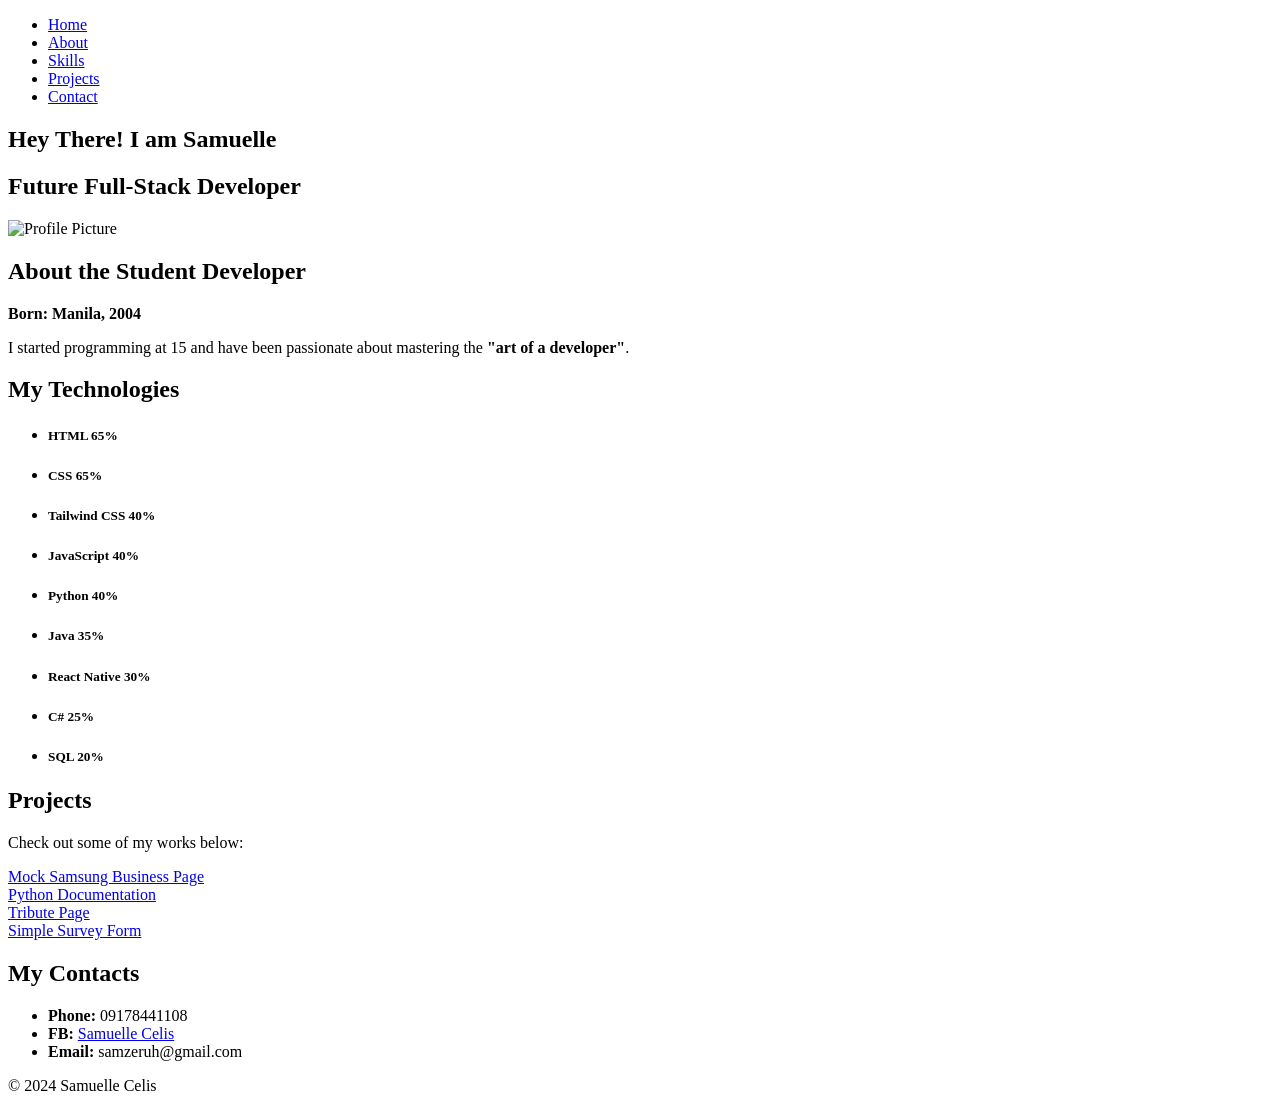
==== index.html @ b5d0307e "Update" ====
<!DOCTYPE html>
<html lang="en">
<head>
    <meta charset="UTF-8">
    <meta name="viewport" content="width=device-width, initial-scale=1.0">
    <link rel="stylesheet" href="styles.css">
    <title>Samuelle Celis Personal Portfolio</title>
    <script src="script.js"></script>
</head>
<body>
    <div id="burger-menu">
        <div class="bar"></div>
        <div class="bar"></div>
        <div class="bar"></div>
    </div>
    <nav id="navbar">
        <ul id="nav-links">
            <li><a href="#welcome-section">Home</a></li>
            <li><a href="#about-section">About</a></li>
            <li><a href="#languages-section">Skills</a></li>
            <li><a href="#projects-section">Projects</a></li>
            <li><a href="#contact-section">Contact</a></li>
        </ul>
    </nav>
    <section id="welcome-section" class="section-container">
        <h1>Hey There! I am Samuelle</h1>
        <h2>Future Full-Stack Developer</h2>
        <div id="picture-container">
            <img src="https://avatars.githubusercontent.com/u/179908302?v=4" alt="Profile Picture">
        </div>
    </section>
    <section id="about-section" class="section-container">
        <h2>About the Student Developer</h2>
        <div class="paragraph-container">
            <p><strong>Born: Manila, 2004</strong></p>
            <p>I started programming at 15 and have been passionate about mastering the <strong>"art of a developer"</strong>.</p>
        </div>   
    </section>
    <section id="languages-section" class="section-container">
        <div class="skill-container">
            <h2>My Technologies</h2>
            <ul>
                <li><h5>HTML 65%</h5><span class="skill-bar"><span class="html"></span></span></li>
                <li><h5>CSS 65%</h5><span class="skill-bar"><span class="css"></span></span></li>
                <li><h5>Tailwind CSS 40%</h5><span class="skill-bar"><span class="tailwind"></span></span></li>
                <li><h5>JavaScript 40%</h5><span class="skill-bar"><span class="js"></span></span></li>
                <li><h5>Python 40%</h5><span class="skill-bar"><span class="python"></span></span></li>
                <li><h5>Java 35%</h5><span class="skill-bar"><span class="java"></span></span></li>
                <li><h5>React Native 30%</h5><span class="skill-bar"><span class="react-native"></span></span></li>
                <li><h5>C# 25%</h5><span class="skill-bar"><span class="c-sharp"></span></span></li>
                <li><h5>SQL 20%</h5><span class="skill-bar"><span class="sql"></span></span></li>
            </ul>
        </div>  
    </section>
    <section id="projects-section" class="section-container">
        <h2>Projects</h2>
        <div class="paragraph-container">
            <p>Check out some of my works below:</p>
        </div>
        <div class="projects-grid">
            <div class="project-tile"><a href="https://business-landing-page-celis.vercel.app/index.html" target="_blank">Mock Samsung Business Page</a></div>
            <div class="project-tile"><a href="https://tech-doc-celis.vercel.app/" target="_blank">Python Documentation</a></div>
            <div class="project-tile"><a href="https://tribute-celis.vercel.app/" target="_blank">Tribute Page</a></div>
            <div class="project-tile"><a href="https://survey-celis.vercel.app/" target="_blank">Simple Survey Form</a></div>
        </div>
    </section>
    <section id="contact-section" class="section-container">
        <h2>My Contacts</h2>
        <ul>
            <li><strong>Phone:</strong> 09178441108</li>
            <li><strong>FB:</strong> <a href="https://www.facebook.com/Samceliseu/" target="_blank">Samuelle Celis</a></li>
            <li><strong>Email:</strong> samzeruh@gmail.com</li>
        </ul>
    </section>
    <footer>
        <p>© 2024 Samuelle Celis</p>
    </footer>
</body>
</html>
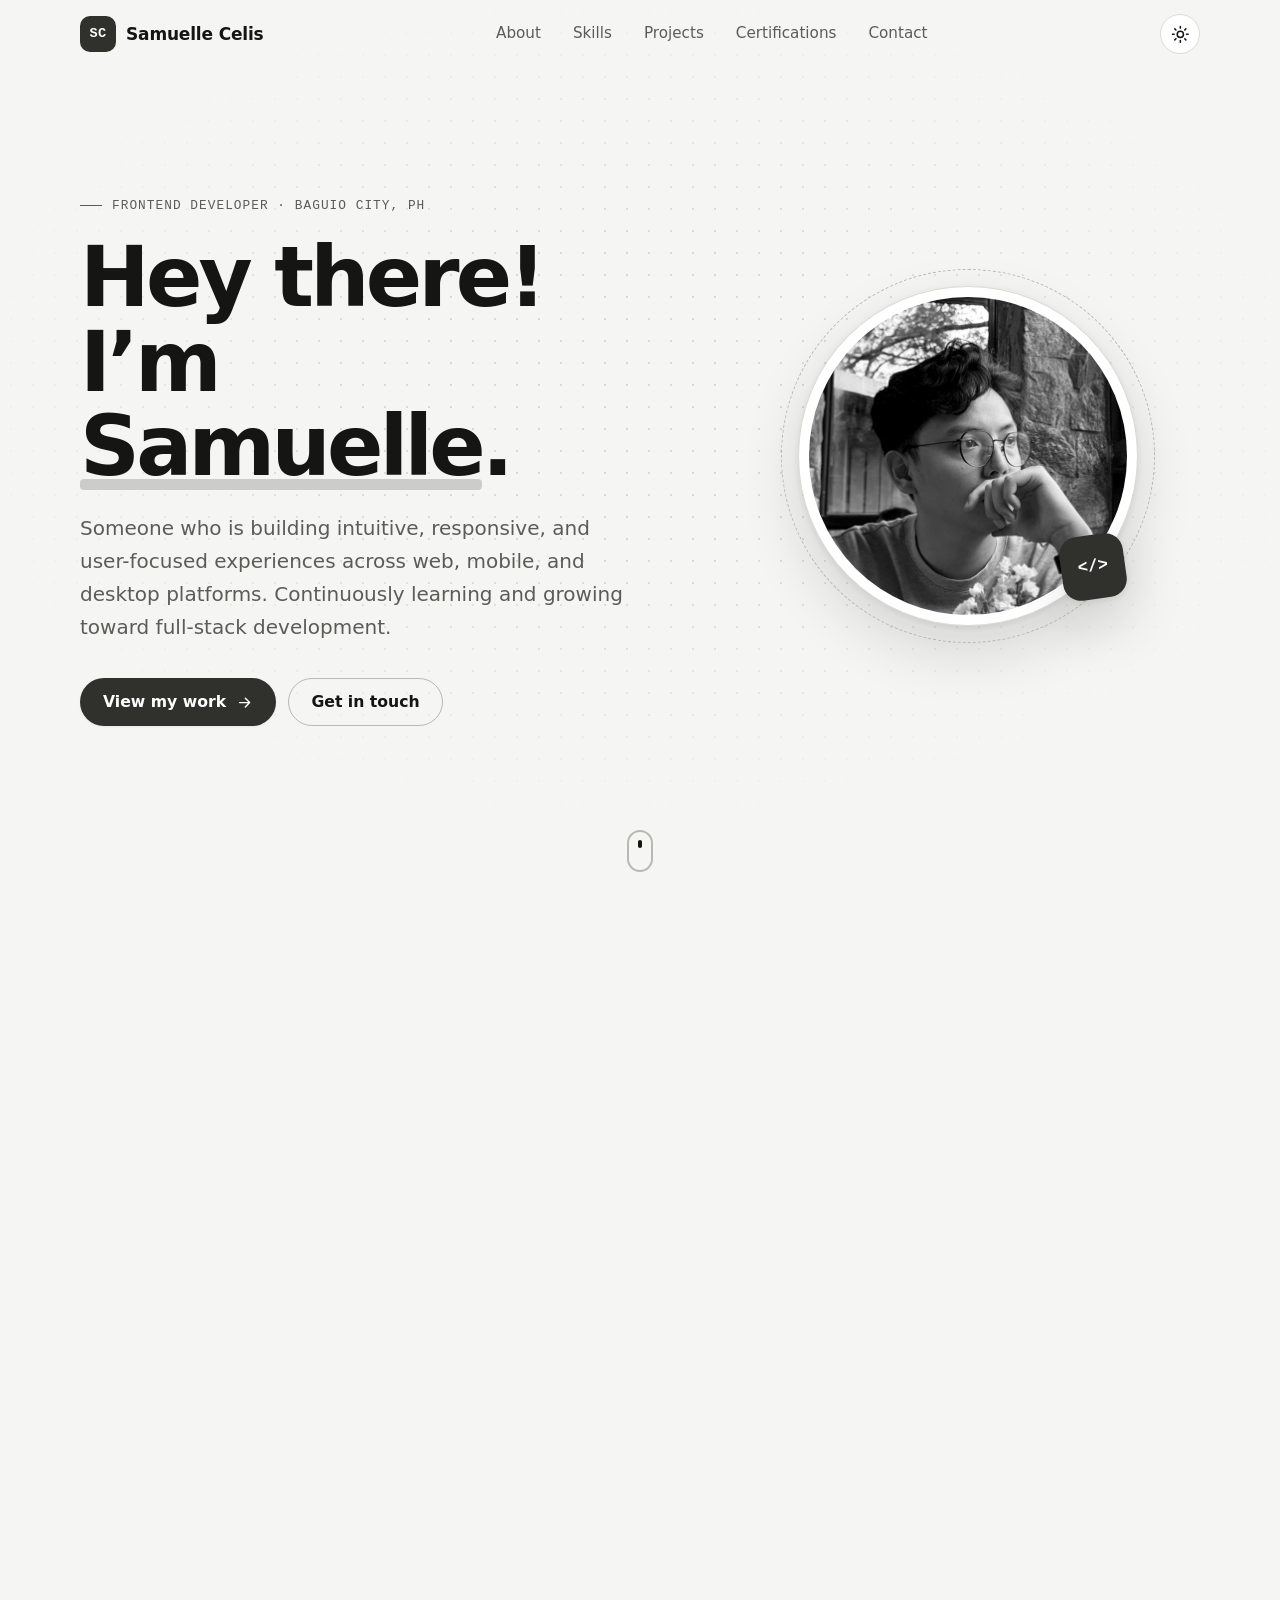
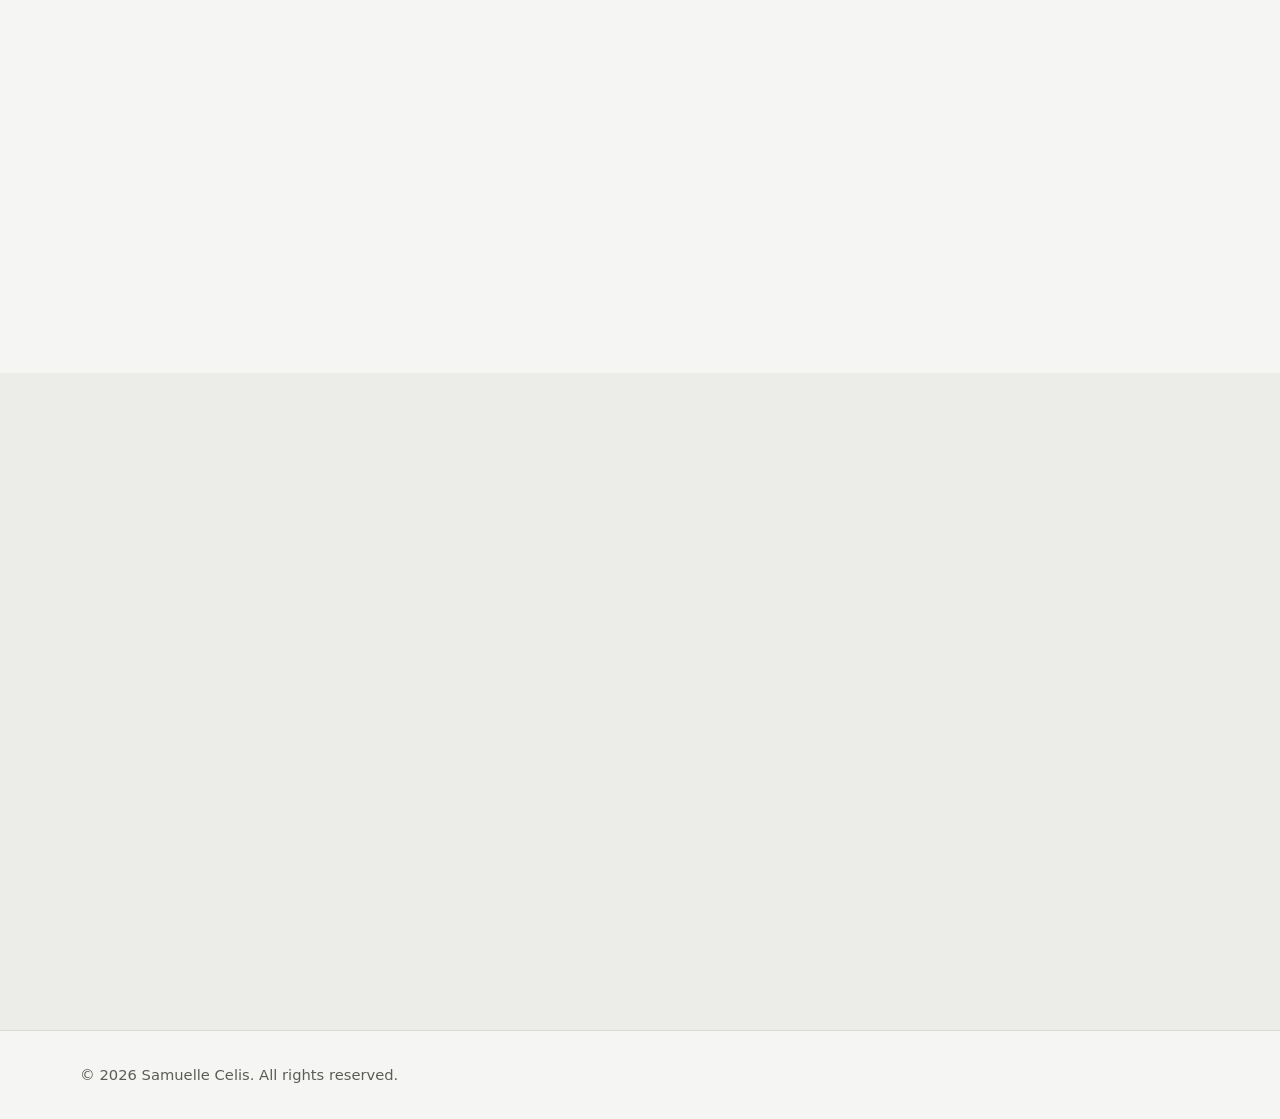
==== commit b34ccade: "Updated my portfolio to be up to date and added some of my projects and certifications" ====
--- a/index.html
+++ b/index.html
@@ -1,79 +1,507 @@
 <!DOCTYPE html>
-<html lang="en">
+<html lang="en" class="no-js">
 <head>
     <meta charset="UTF-8">
-    <meta name="viewport" content="width=device-width, initial-scale=1.0">
+    <meta name="viewport" content="width=device-width, initial-scale=1.0, viewport-fit=cover">
+    <meta http-equiv="Content-Security-Policy" content="default-src 'self'; script-src 'self'; style-src 'self'; img-src 'self'; font-src 'self'; connect-src 'self'; frame-src 'self'; media-src 'self'; object-src 'none'; base-uri 'self'; form-action 'none'; upgrade-insecure-requests">
+    <meta name="referrer" content="strict-origin-when-cross-origin">
+
+    <title>Samuelle Celis | Frontend Developer Portfolio</title>
+    <meta name="description" content="Portfolio of Samuelle Celis, a frontend developer from Baguio City, Philippines, building intuitive, user-focused experiences across web, mobile and desktop. Projects, skills, certifications and contact details.">
+    <meta name="author" content="Samuelle Celis">
+    <meta name="theme-color" content="#f5f5f3" media="(prefers-color-scheme: light)">
+    <meta name="theme-color" content="#0e0e0d" media="(prefers-color-scheme: dark)">
+
+    <meta property="og:type" content="website">
+    <meta property="og:title" content="Samuelle Celis | Frontend Developer Portfolio">
+    <meta property="og:description" content="Frontend developer from Baguio City building for web, mobile and desktop, and growing toward full-stack. Explore my projects, skills and certifications.">
+    <meta property="og:image" content="images/profile.jpg">
+    <meta property="og:image:alt" content="Portrait of Samuelle Celis">
+    <meta name="twitter:card" content="summary">
+
+    <link rel="icon" href="favicon.svg" type="image/svg+xml">
     <link rel="stylesheet" href="styles.css">
-    <title>Samuelle Celis Personal Portfolio</title>
-    <script src="script.js"></script>
+    <script src="theme.js"></script>
+    <script src="script.js" defer></script>
 </head>
 <body>
-    <div id="burger-menu">
-        <div class="bar"></div>
-        <div class="bar"></div>
-        <div class="bar"></div>
-    </div>
-    <nav id="navbar">
-        <ul id="nav-links">
-            <li><a href="#welcome-section">Home</a></li>
-            <li><a href="#about-section">About</a></li>
-            <li><a href="#languages-section">Skills</a></li>
-            <li><a href="#projects-section">Projects</a></li>
-            <li><a href="#contact-section">Contact</a></li>
-        </ul>
-    </nav>
-    <section id="welcome-section" class="section-container">
-        <h1>Hey There! I am Samuelle</h1>
-        <h2>Future Full-Stack Developer</h2>
-        <div id="picture-container">
-            <img src="https://avatars.githubusercontent.com/u/179908302?v=4" alt="Profile Picture">
+    <a class="skip-link" href="#main">Skip to content</a>
+
+    <header class="site-header" id="site-header">
+        <div class="container header-inner">
+            <a class="brand" href="#top" aria-label="Samuelle Celis, back to top">
+                <span class="brand-mark" aria-hidden="true">SC</span>
+                <span class="brand-name">Samuelle Celis</span>
+            </a>
+
+            <nav class="site-nav" id="site-nav" aria-label="Primary">
+                <ul class="nav-links">
+                    <li><a href="#about">About</a></li>
+                    <li><a href="#skills">Skills</a></li>
+                    <li><a href="#projects">Projects</a></li>
+                    <li><a href="certifications.html">Certifications</a></li>
+                    <li><a href="#contact">Contact</a></li>
+                </ul>
+            </nav>
+
+            <div class="header-actions">
+                <button class="icon-btn theme-toggle" type="button" aria-label="Toggle dark mode" data-theme-toggle>
+                    <svg class="icon icon-sun" viewBox="0 0 24 24" aria-hidden="true"><circle cx="12" cy="12" r="4"/><path d="M12 2v2M12 20v2M4.93 4.93l1.41 1.41M17.66 17.66l1.41 1.41M2 12h2M20 12h2M4.93 19.07l1.41-1.41M17.66 6.34l1.41-1.41"/></svg>
+                    <svg class="icon icon-moon" viewBox="0 0 24 24" aria-hidden="true"><path d="M21 12.79A9 9 0 1 1 11.21 3 7 7 0 0 0 21 12.79z"/></svg>
+                </button>
+                <button class="icon-btn menu-toggle" id="menu-toggle" type="button" aria-label="Open menu" aria-controls="site-nav" aria-expanded="false">
+                    <span class="menu-bar" aria-hidden="true"></span>
+                    <span class="menu-bar" aria-hidden="true"></span>
+                </button>
+            </div>
         </div>
-    </section>
-    <section id="about-section" class="section-container">
-        <h2>About the Student Developer</h2>
-        <div class="paragraph-container">
-            <p><strong>Born: Manila, 2004</strong></p>
-            <p>I started programming at 15 and have been passionate about mastering the <strong>"art of a developer"</strong>.</p>
-        </div>   
-    </section>
-    <section id="languages-section" class="section-container">
-        <div class="skill-container">
-            <h2>My Technologies</h2>
-            <ul>
-                <li><h5>HTML 65%</h5><span class="skill-bar"><span class="html"></span></span></li>
-                <li><h5>CSS 65%</h5><span class="skill-bar"><span class="css"></span></span></li>
-                <li><h5>Tailwind CSS 40%</h5><span class="skill-bar"><span class="tailwind"></span></span></li>
-                <li><h5>JavaScript 40%</h5><span class="skill-bar"><span class="js"></span></span></li>
-                <li><h5>Python 40%</h5><span class="skill-bar"><span class="python"></span></span></li>
-                <li><h5>Java 35%</h5><span class="skill-bar"><span class="java"></span></span></li>
-                <li><h5>React Native 30%</h5><span class="skill-bar"><span class="react-native"></span></span></li>
-                <li><h5>C# 25%</h5><span class="skill-bar"><span class="c-sharp"></span></span></li>
-                <li><h5>SQL 20%</h5><span class="skill-bar"><span class="sql"></span></span></li>
-            </ul>
-        </div>  
-    </section>
-    <section id="projects-section" class="section-container">
-        <h2>Projects</h2>
-        <div class="paragraph-container">
-            <p>Check out some of my works below:</p>
+    </header>
+
+    <main id="main">
+        <!-- Hero -->
+        <section class="hero" id="top" aria-labelledby="hero-title">
+            <div class="container hero-inner">
+                <div class="hero-copy">
+                    <p class="eyebrow reveal">Frontend Developer · Baguio City, PH</p>
+                    <h1 class="hero-title reveal" id="hero-title">Hey there! I&rsquo;m <span class="underline">Samuelle</span>.</h1>
+                    <p class="hero-lead reveal">Someone who is building intuitive, responsive, and user-focused experiences across web, mobile, and desktop platforms. Continuously learning and growing toward full-stack development.</p>
+                    <div class="hero-actions reveal">
+                        <a class="btn btn-primary" href="#projects">
+                            View my work
+                            <svg class="icon" viewBox="0 0 24 24" aria-hidden="true"><path d="M5 12h14M13 6l6 6-6 6"/></svg>
+                        </a>
+                        <a class="btn btn-ghost" href="#contact">Get in touch</a>
+                    </div>
+                </div>
+
+                <div class="hero-visual reveal">
+                    <div class="avatar-frame">
+                        <img src="images/profile.jpg" alt="Portrait of Samuelle Celis" width="320" height="320" fetchpriority="high" decoding="async">
+                    </div>
+                    <span class="avatar-badge" aria-hidden="true">&lt;/&gt;</span>
+                </div>
+            </div>
+
+            <a class="scroll-cue" href="#about" aria-label="Scroll to About section">
+                <span aria-hidden="true"></span>
+            </a>
+        </section>
+
+        <!-- About -->
+        <section class="section" id="about" aria-labelledby="about-title">
+            <div class="container">
+                <header class="section-head reveal">
+                    <p class="eyebrow">01 / About</p>
+                    <h2 id="about-title">About me</h2>
+                </header>
+
+                <div class="about-grid">
+                    <div class="about-text reveal">
+                        <p class="lead">I&rsquo;m a <strong>frontend developer</strong> aiming to become <strong>full-stack</strong>. I started programming at 15 and have been passionate about mastering the <strong>&ldquo;art of a developer&rdquo;</strong> ever since.</p>
+                        <p>I love taking an idea and turning it into something people can actually click around in. Lately I&rsquo;ve been getting into the back end with Java, Spring Boot, PHP and Laravel, and honestly, the best way I learn is by building real things.</p>
+
+                        <figure class="quote">
+                            <blockquote>
+                                <p>&ldquo;Do not suffer imagined troubles.&rdquo;</p>
+                            </blockquote>
+                            <figcaption>Seneca <span>· my favorite quote</span></figcaption>
+                        </figure>
+                    </div>
+
+                    <dl class="facts reveal">
+                        <div class="fact">
+                            <dt>Based in</dt>
+                            <dd>Baguio City, Philippines</dd>
+                        </div>
+                        <div class="fact">
+                            <dt>Born</dt>
+                            <dd>2004</dd>
+                        </div>
+                        <div class="fact">
+                            <dt>Coding since</dt>
+                            <dd>2019</dd>
+                        </div>
+                        <div class="fact">
+                            <dt>Role</dt>
+                            <dd>Frontend &rarr; Full-stack</dd>
+                        </div>
+                    </dl>
+                </div>
+
+                <div class="hobbies reveal">
+                    <h3 class="hobbies-title">Beyond the code</h3>
+                    <ul class="hobby-list" role="list">
+                        <li>Reading</li>
+                        <li>Board games</li>
+                        <li>Trading card games</li>
+                        <li>Video games</li>
+                        <li>Movies &amp; TV series</li>
+                        <li>Badminton</li>
+                        <li>Basketball</li>
+                        <li>Volleyball</li>
+                        <li>Bowling</li>
+                        <li>Beyblade</li>
+                        <li>Scenic photography</li>
+                        <li>Videography</li>
+                    </ul>
+                </div>
+            </div>
+        </section>
+
+        <!-- Skills -->
+        <section class="section section-alt" id="skills" aria-labelledby="skills-title">
+            <div class="container">
+                <header class="section-head reveal">
+                    <p class="eyebrow">02 / Skills</p>
+                    <h2 id="skills-title">My toolkit</h2>
+                    <p class="section-sub">These are the languages, frameworks and tools I work with. I&rsquo;m always picking up something new.</p>
+                </header>
+
+                <div class="skill-groups">
+                    <section class="skill-group reveal" aria-labelledby="sg-frontend">
+                        <div class="skill-group-head">
+                            <span class="skill-group-index" aria-hidden="true">01</span>
+                            <h3 id="sg-frontend">Frontend</h3>
+                        </div>
+                        <ul class="skill-chips" role="list">
+                            <li>HTML</li>
+                            <li>CSS</li>
+                            <li>JavaScript</li>
+                            <li>TypeScript</li>
+                            <li>React</li>
+                            <li>React Native</li>
+                            <li>Tailwind CSS</li>
+                        </ul>
+                    </section>
+
+                    <section class="skill-group reveal" aria-labelledby="sg-backend">
+                        <div class="skill-group-head">
+                            <span class="skill-group-index" aria-hidden="true">02</span>
+                            <h3 id="sg-backend">Backend &amp; Languages</h3>
+                        </div>
+                        <ul class="skill-chips" role="list">
+                            <li>Java</li>
+                            <li>Spring Boot</li>
+                            <li>PHP</li>
+                            <li>Laravel</li>
+                            <li>Python</li>
+                            <li>C#</li>
+                            <li>C++</li>
+                            <li>SQL</li>
+                        </ul>
+                    </section>
+
+                    <section class="skill-group reveal" aria-labelledby="sg-cloud">
+                        <div class="skill-group-head">
+                            <span class="skill-group-index" aria-hidden="true">03</span>
+                            <h3 id="sg-cloud">Cloud, CMS &amp; Tools</h3>
+                        </div>
+                        <ul class="skill-chips" role="list">
+                            <li>Google Cloud Platform (GCP) Console</li>
+                            <li>GCP Fundamentals</li>
+                            <li>Bash / Shell scripting</li>
+                            <li>WordPress</li>
+                        </ul>
+                    </section>
+
+                    <section class="skill-group reveal" aria-labelledby="sg-ai">
+                        <div class="skill-group-head">
+                            <span class="skill-group-index" aria-hidden="true">04</span>
+                            <h3 id="sg-ai">AI &amp; Productivity</h3>
+                        </div>
+                        <ul class="skill-chips" role="list">
+                            <li>Prompt Engineering</li>
+                            <li>ChatGPT</li>
+                            <li>Cursor</li>
+                        </ul>
+                    </section>
+
+                    <section class="skill-group reveal" aria-labelledby="sg-creative">
+                        <div class="skill-group-head">
+                            <span class="skill-group-index" aria-hidden="true">05</span>
+                            <h3 id="sg-creative">Creative &amp; Marketing</h3>
+                        </div>
+                        <ul class="skill-chips" role="list">
+                            <li>Video Editing</li>
+                            <li>SEO Optimization</li>
+                            <li>Marketing Visuals Designer</li>
+                            <li>Quora</li>
+                        </ul>
+                    </section>
+                </div>
+            </div>
+        </section>
+
+        <!-- Projects -->
+        <section class="section" id="projects" aria-labelledby="projects-title">
+            <div class="container">
+                <header class="section-head reveal">
+                    <p class="eyebrow">03 / Projects</p>
+                    <h2 id="projects-title">Projects</h2>
+                    <p class="section-sub">University work first, then personal builds. Scroll sideways to browse each row.</p>
+                </header>
+
+                <section class="folder reveal" aria-labelledby="university-title" data-project-folder>
+                    <div class="folder-tab">
+                        <svg class="icon" viewBox="0 0 24 24" aria-hidden="true"><path d="M22 19a2 2 0 0 1-2 2H4a2 2 0 0 1-2-2V5a2 2 0 0 1 2-2h5l2 3h9a2 2 0 0 1 2 2z"/></svg>
+                        <h3 id="university-title">University Creations</h3>
+                    </div>
+                    <div class="folder-body">
+                        <div class="folder-meta">
+                            <p>Thesis work and coursework builds from school.</p>
+                            <span class="folder-count">7 items</span>
+                        </div>
+
+                        <div class="projects-rail" tabindex="0" aria-label="University creations, scroll horizontally">
+                            <ul class="projects-grid" role="list">
+                                <li class="project-card reveal" data-project data-slug="uc-nexus" data-src="builds/uc-nexus/index.html">
+                                    <div class="project-preview project-preview--media">
+                                        <img class="project-thumb" src="builds/uc-nexus/assets/desktop-preview.jpg" alt="UC Nexus web dashboard preview" width="640" height="400" loading="lazy" decoding="async">
+                                    </div>
+                                    <div class="project-body">
+                                        <span class="project-index" aria-hidden="true">01</span>
+                                        <h4 class="project-title">
+                                            <a href="#/uc-nexus" data-project-link>UC Nexus</a>
+                                        </h4>
+                                        <p class="project-desc">My college thesis: a University of the Cordilleras room and schedule system with a web admin panel and a React Native mobile companion.</p>
+                                        <ul class="tags" role="list"><li>Thesis</li><li>PHP</li><li>MySQL</li><li>React Native</li></ul>
+                                    </div>
+                                </li>
+                                <li class="project-card reveal" data-project data-slug="menty" data-src="lab-creations/Menty/home.html">
+                                    <div class="project-preview" data-project-preview>
+                                        <iframe class="project-frame" title="Menty preview" loading="lazy" tabindex="-1" aria-hidden="true" data-project-frame data-src="lab-creations/Menty/home.html"></iframe>
+                                    </div>
+                                    <div class="project-body">
+                                        <span class="project-index" aria-hidden="true">02</span>
+                                        <h4 class="project-title">
+                                            <a href="#/menty" data-project-link>Menty</a>
+                                        </h4>
+                                        <p class="project-desc">My senior high school thesis: a stress and anxiety chatbot with a blog, services page, and 24/7 support chat.</p>
+                                        <ul class="tags" role="list"><li>Thesis</li><li>HTML</li><li>CSS</li><li>JavaScript</li></ul>
+                                    </div>
+                                </li>
+                                <li class="project-card reveal" data-project data-slug="survey-form" data-src="lab-creations/surveyForm/index.html">
+                                    <div class="project-preview" data-project-preview>
+                                        <iframe class="project-frame" title="Survey Form preview" loading="lazy" tabindex="-1" aria-hidden="true" data-project-frame data-src="lab-creations/surveyForm/index.html"></iframe>
+                                    </div>
+                                    <div class="project-body">
+                                        <span class="project-index" aria-hidden="true">03</span>
+                                        <h4 class="project-title">
+                                            <a href="#/survey-form" data-project-link>Survey Form</a>
+                                        </h4>
+                                        <p class="project-desc">A screen-time survey with text inputs, checkboxes, radio buttons, and a dropdown.</p>
+                                        <ul class="tags" role="list"><li>HTML</li><li>CSS</li><li>Forms</li></ul>
+                                    </div>
+                                </li>
+                                <li class="project-card reveal" data-project data-slug="tribute-page" data-src="lab-creations/tributePage/index.html">
+                                    <div class="project-preview" data-project-preview>
+                                        <iframe class="project-frame" title="Tribute Page preview" loading="lazy" tabindex="-1" aria-hidden="true" data-project-frame data-src="lab-creations/tributePage/index.html"></iframe>
+                                    </div>
+                                    <div class="project-body">
+                                        <span class="project-index" aria-hidden="true">04</span>
+                                        <h4 class="project-title">
+                                            <a href="#/tribute-page" data-project-link>Tribute Page</a>
+                                        </h4>
+                                        <p class="project-desc">A tribute to Marcus Aurelius, the Roman emperor and Stoic philosopher.</p>
+                                        <ul class="tags" role="list"><li>HTML</li><li>CSS</li></ul>
+                                    </div>
+                                </li>
+                                <li class="project-card reveal" data-project data-slug="technical-documentation" data-src="lab-creations/techDoc/index.html">
+                                    <div class="project-preview" data-project-preview>
+                                        <iframe class="project-frame" title="Technical Documentation preview" loading="lazy" tabindex="-1" aria-hidden="true" data-project-frame data-src="lab-creations/techDoc/index.html"></iframe>
+                                    </div>
+                                    <div class="project-body">
+                                        <span class="project-index" aria-hidden="true">05</span>
+                                        <h4 class="project-title">
+                                            <a href="#/technical-documentation" data-project-link>Technical Documentation</a>
+                                        </h4>
+                                        <p class="project-desc">An introductory Python guide with a fixed side navigation linking to each section.</p>
+                                        <ul class="tags" role="list"><li>HTML</li><li>CSS</li><li>Docs</li></ul>
+                                    </div>
+                                </li>
+                                <li class="project-card reveal" data-project data-slug="product-landing-page" data-src="lab-creations/productLanding/index.html">
+                                    <div class="project-preview" data-project-preview>
+                                        <iframe class="project-frame" title="Product Landing Page preview" loading="lazy" tabindex="-1" aria-hidden="true" data-project-frame data-src="lab-creations/productLanding/index.html"></iframe>
+                                    </div>
+                                    <div class="project-body">
+                                        <span class="project-index" aria-hidden="true">06</span>
+                                        <h4 class="project-title">
+                                            <a href="#/product-landing-page" data-project-link>Product Landing Page</a>
+                                        </h4>
+                                        <p class="project-desc">A multi-page landing site for the Samsung Galaxy S24 Ultra with home, products, and contact pages.</p>
+                                        <ul class="tags" role="list"><li>HTML</li><li>CSS</li><li>Multi-page</li></ul>
+                                    </div>
+                                </li>
+                                <li class="project-card reveal" data-project data-slug="dice-roller" data-src="lab-creations/Dice-Roller/JS_Dice.html">
+                                    <div class="project-preview" data-project-preview>
+                                        <iframe class="project-frame" title="Dice Roller preview" loading="lazy" tabindex="-1" aria-hidden="true" data-project-frame data-src="lab-creations/Dice-Roller/JS_Dice.html"></iframe>
+                                    </div>
+                                    <div class="project-body">
+                                        <span class="project-index" aria-hidden="true">07</span>
+                                        <h4 class="project-title">
+                                            <a href="#/dice-roller" data-project-link>Dice Roller</a>
+                                        </h4>
+                                        <p class="project-desc">A quick tabletop dice roller for D4 through D20. Pick how many dice, choose a type, and roll.</p>
+                                        <ul class="tags" role="list"><li>HTML</li><li>CSS</li><li>JavaScript</li></ul>
+                                    </div>
+                                </li>
+                            </ul>
+                        </div>
+                    </div>
+                </section>
+
+                <section class="folder folder-follow reveal" aria-labelledby="personal-title" data-project-folder>
+                    <div class="folder-tab">
+                        <svg class="icon" viewBox="0 0 24 24" aria-hidden="true"><path d="M22 19a2 2 0 0 1-2 2H4a2 2 0 0 1-2-2V5a2 2 0 0 1 2-2h5l2 3h9a2 2 0 0 1 2 2z"/></svg>
+                        <h3 id="personal-title">Personal Creations</h3>
+                    </div>
+                    <div class="folder-body">
+                        <div class="folder-meta">
+                            <p>Side projects I&rsquo;m building for fun and craft.</p>
+                            <span class="folder-count">3 items</span>
+                        </div>
+
+                        <div class="projects-rail" tabindex="0" aria-label="Personal creations, scroll horizontally">
+                            <ul class="projects-grid" role="list">
+                                <li class="project-card reveal" data-project data-slug="beybox" data-src="builds/beybox/index.html">
+                                    <div class="project-preview project-preview--media project-preview--dark">
+                                        <img class="project-thumb project-thumb--contain" src="builds/beybox/assets/beybox_icon.png" alt="BeyBox logo" width="240" height="240" loading="lazy" decoding="async">
+                                        <span class="project-status">Under development</span>
+                                    </div>
+                                    <div class="project-body">
+                                        <span class="project-index" aria-hidden="true">01</span>
+                                        <h4 class="project-title">
+                                            <a href="#/beybox" data-project-link>BeyBox</a>
+                                        </h4>
+                                        <p class="project-desc">A Beyblade X companion app for tracking your collection, building decks, searching parts, and growing toward meta and scan features.</p>
+                                        <ul class="tags" role="list"><li>Expo</li><li>React Native</li><li>TypeScript</li><li>Supabase</li></ul>
+                                    </div>
+                                </li>
+                                <li class="project-card reveal" data-project data-slug="neo" data-src="builds/neo/index.html">
+                                    <div class="project-preview project-preview--media project-preview--dark">
+                                        <img class="project-thumb project-thumb--contain" src="builds/neo/assets/logo.jpg" alt="NEO logo" width="240" height="240" loading="lazy" decoding="async">
+                                        <span class="project-status">Under development</span>
+                                    </div>
+                                    <div class="project-body">
+                                        <span class="project-index" aria-hidden="true">02</span>
+                                        <h4 class="project-title">
+                                            <a href="#/neo" data-project-link>NEO</a>
+                                        </h4>
+                                        <p class="project-desc">A Roblox combat arena built with Luau and Rojo. Still under development, with more improvements coming.</p>
+                                        <ul class="tags" role="list"><li>Roblox</li><li>Luau</li><li>Rojo</li><li>Game Dev</li></ul>
+                                    </div>
+                                </li>
+                                <li class="project-card reveal" data-project data-slug="shamito" data-src="builds/shamito/index.html" data-external-href="https://shamito-card-image-gallery.vercel.app/">
+                                    <div class="project-preview project-preview--media">
+                                        <img class="project-thumb" src="builds/shamito/assets/event-poster.jpg" alt="Shamito Pauper Cube poster" width="640" height="400" loading="lazy" decoding="async">
+                                    </div>
+                                    <div class="project-body">
+                                        <span class="project-index" aria-hidden="true">03</span>
+                                        <h4 class="project-title">
+                                            <a href="#/shamito" data-project-link>Shamito Card Gallery</a>
+                                        </h4>
+                                        <p class="project-desc">A searchable gallery for the Shamito Pauper Cube, with filters, sorting, and a best-of-three tournament board.</p>
+                                        <ul class="tags" role="list"><li>HTML</li><li>CSS</li><li>JavaScript</li><li>Scryfall</li></ul>
+                                    </div>
+                                </li>
+                            </ul>
+                        </div>
+                    </div>
+                </section>
+
+                <div class="section-foot reveal">
+                    <a class="btn btn-ghost" href="https://github.com/SamuelleC" target="_blank" rel="noopener noreferrer">
+                        <svg class="icon" viewBox="0 0 24 24" aria-hidden="true"><path d="M9 19c-5 1.5-5-2.5-7-3m14 6v-3.87a3.37 3.37 0 0 0-.94-2.61c3.14-.35 6.44-1.54 6.44-7A5.44 5.44 0 0 0 20 4.77 5.07 5.07 0 0 0 19.91 1S18.73.65 16 2.48a13.38 13.38 0 0 0-7 0C6.27.65 5.09 1 5.09 1A5.07 5.07 0 0 0 5 4.77a5.44 5.44 0 0 0-1.5 3.78c0 5.42 3.3 6.61 6.44 7A3.37 3.37 0 0 0 9 18.13V22"/></svg>
+                        More on GitHub<span class="sr-only"> (opens in a new tab)</span>
+                    </a>
+                </div>
+            </div>
+        </section>
+
+        <section class="project-viewer" role="dialog" aria-modal="true" aria-labelledby="viewer-title" hidden data-project-viewer>
+            <div class="viewer-bar">
+                <button class="viewer-back" type="button" data-viewer-close>
+                    <svg class="icon" viewBox="0 0 24 24" aria-hidden="true"><path d="M19 12H5M12 19l-7-7 7-7"/></svg>
+                    All projects
+                </button>
+                <h2 class="viewer-title" id="viewer-title" data-viewer-title></h2>
+                <a class="viewer-external" href="#" target="_blank" rel="noopener noreferrer" data-viewer-external>
+                    Open in new tab
+                    <svg class="icon" viewBox="0 0 24 24" aria-hidden="true"><path d="M7 17L17 7M8 7h9v9"/></svg>
+                </a>
+            </div>
+            <iframe class="viewer-frame" title="Project" data-viewer-frame></iframe>
+        </section>
+
+        <!-- Certifications teaser -->
+        <section class="section section-tight" aria-labelledby="cert-cta-title">
+            <div class="container">
+                <div class="cta-band reveal">
+                    <div>
+                        <p class="eyebrow">04 / Certifications</p>
+                        <h2 id="cert-cta-title">Always learning</h2>
+                        <p>Curious what I&rsquo;ve studied? Here are the certifications I&rsquo;ve earned so far.</p>
+                    </div>
+                    <a class="btn btn-invert" href="certifications.html">
+                        View certifications
+                        <svg class="icon" viewBox="0 0 24 24" aria-hidden="true"><path d="M5 12h14M13 6l6 6-6 6"/></svg>
+                    </a>
+                </div>
+            </div>
+        </section>
+
+        <!-- Contact -->
+        <section class="section section-alt" id="contact" aria-labelledby="contact-title">
+            <div class="container">
+                <header class="section-head reveal">
+                    <p class="eyebrow">05 / Contact</p>
+                    <h2 id="contact-title">Let&rsquo;s work together</h2>
+                    <p class="section-sub">Have a project, an opportunity, or just want to say hi? My inbox is open.</p>
+                </header>
+
+                <ul class="contact-grid" role="list">
+                    <!-- Email & phone are assembled by script.js so simple scraper bots can't harvest them from the HTML. -->
+                    <li class="contact-card reveal">
+                        <svg class="icon contact-icon" viewBox="0 0 24 24" aria-hidden="true"><rect x="2" y="4" width="20" height="16" rx="2"/><path d="M22 7l-10 6L2 7"/></svg>
+                        <span class="contact-label">Email</span>
+                        <a class="contact-value" href="#contact" data-contact="email" data-u="hurezmas" data-d="moc.liamg">Enable JavaScript to view</a>
+                        <button class="copy-btn" type="button" data-copy="email" hidden>Copy</button>
+                    </li>
+                    <li class="contact-card reveal">
+                        <svg class="icon contact-icon" viewBox="0 0 24 24" aria-hidden="true"><path d="M22 16.92v3a2 2 0 0 1-2.18 2 19.79 19.79 0 0 1-8.63-3.07 19.5 19.5 0 0 1-6-6 19.79 19.79 0 0 1-3.07-8.67A2 2 0 0 1 4.11 2h3a2 2 0 0 1 2 1.72c.13.96.36 1.9.7 2.81a2 2 0 0 1-.45 2.11L8.09 9.91a16 16 0 0 0 6 6l1.27-1.27a2 2 0 0 1 2.11-.45c.91.34 1.85.57 2.81.7A2 2 0 0 1 22 16.92z"/></svg>
+                        <span class="contact-label">Phone</span>
+                        <a class="contact-value" href="#contact" data-contact="phone" data-p="80114487190">Enable JavaScript to view</a>
+                    </li>
+                    <li class="contact-card reveal">
+                        <svg class="icon contact-icon" viewBox="0 0 24 24" aria-hidden="true"><path d="M18 2h-3a5 5 0 0 0-5 5v3H7v4h3v8h4v-8h3l1-4h-4V7a1 1 0 0 1 1-1h3z"/></svg>
+                        <span class="contact-label">Facebook</span>
+                        <a class="contact-value" href="https://www.facebook.com/Samceliseu/" target="_blank" rel="noopener noreferrer">Samuelle Celis<span class="sr-only"> (opens in a new tab)</span></a>
+                    </li>
+                    <li class="contact-card reveal">
+                        <svg class="icon contact-icon" viewBox="0 0 24 24" aria-hidden="true"><path d="M9 19c-5 1.5-5-2.5-7-3m14 6v-3.87a3.37 3.37 0 0 0-.94-2.61c3.14-.35 6.44-1.54 6.44-7A5.44 5.44 0 0 0 20 4.77 5.07 5.07 0 0 0 19.91 1S18.73.65 16 2.48a13.38 13.38 0 0 0-7 0C6.27.65 5.09 1 5.09 1A5.07 5.07 0 0 0 5 4.77a5.44 5.44 0 0 0-1.5 3.78c0 5.42 3.3 6.61 6.44 7A3.37 3.37 0 0 0 9 18.13V22"/></svg>
+                        <span class="contact-label">GitHub</span>
+                        <a class="contact-value" href="https://github.com/SamuelleC" target="_blank" rel="noopener noreferrer">@SamuelleC<span class="sr-only"> (opens in a new tab)</span></a>
+                    </li>
+                    <li class="contact-card reveal">
+                        <svg class="icon contact-icon" viewBox="0 0 24 24" aria-hidden="true"><path d="M16 8a6 6 0 0 1 6 6v7h-4v-7a2 2 0 0 0-4 0v7h-4v-7a6 6 0 0 1 6-6z"/><rect x="2" y="9" width="4" height="12"/><circle cx="4" cy="4" r="2"/></svg>
+                        <span class="contact-label">LinkedIn</span>
+                        <a class="contact-value" href="https://www.linkedin.com/in/samuelle-celis" target="_blank" rel="noopener noreferrer">Samuelle Celis<span class="sr-only"> (opens in a new tab)</span></a>
+                    </li>
+                </ul>
+            </div>
+        </section>
+    </main>
+
+    <footer class="site-footer">
+        <div class="container footer-inner">
+            <p>&copy; <span data-year>2026</span> Samuelle Celis. All rights reserved.</p>
         </div>
-        <div class="projects-grid">
-            <div class="project-tile"><a href="https://business-landing-page-celis.vercel.app/index.html" target="_blank">Mock Samsung Business Page</a></div>
-            <div class="project-tile"><a href="https://tech-doc-celis.vercel.app/" target="_blank">Python Documentation</a></div>
-            <div class="project-tile"><a href="https://tribute-celis.vercel.app/" target="_blank">Tribute Page</a></div>
-            <div class="project-tile"><a href="https://survey-celis.vercel.app/" target="_blank">Simple Survey Form</a></div>
-        </div>
-    </section>
-    <section id="contact-section" class="section-container">
-        <h2>My Contacts</h2>
-        <ul>
-            <li><strong>Phone:</strong> 09178441108</li>
-            <li><strong>FB:</strong> <a href="https://www.facebook.com/Samceliseu/" target="_blank">Samuelle Celis</a></li>
-            <li><strong>Email:</strong> samzeruh@gmail.com</li>
-        </ul>
-    </section>
-    <footer>
-        <p>© 2024 Samuelle Celis</p>
     </footer>
+
+    <button class="back-to-top" type="button" aria-label="Back to top" data-back-to-top hidden>
+        <svg class="icon" viewBox="0 0 24 24" aria-hidden="true"><path d="M12 19V5M6 11l6-6 6 6"/></svg>
+    </button>
+
+    <div class="toast" role="status" aria-live="polite" data-toast></div>
 </body>
-</html>+</html>
--- a/styles.css
+++ b/styles.css
@@ -0,0 +1,1913 @@
+/* =========================================================
+   Design tokens: monochrome
+   ========================================================= */
+:root {
+    --bg: #f5f5f3;
+    --bg-alt: #ecece9;
+    --surface: #ffffff;
+    --text: #151514;
+    --text-muted: #5c5c57;
+    --border: #dadad5;
+    --border-strong: #b9b9b3;
+    --accent: #30302c;
+    --accent-contrast: #ffffff;
+    --dot: rgba(21, 21, 20, 0.12);
+
+    --shadow-sm: 0 1px 2px rgba(21, 21, 20, 0.06);
+    --shadow: 0 1px 2px rgba(21, 21, 20, 0.05), 0 10px 30px rgba(21, 21, 20, 0.07);
+    --shadow-lg: 0 2px 6px rgba(21, 21, 20, 0.08), 0 24px 60px rgba(21, 21, 20, 0.14);
+
+    --font-sans: ui-sans-serif, system-ui, -apple-system, "Segoe UI", "Helvetica Neue", Helvetica, sans-serif;
+    --font-mono: ui-monospace, "SFMono-Regular", "Cascadia Code", "JetBrains Mono", Consolas, "Liberation Mono", monospace;
+
+    --radius-lg: 22px;
+    --radius: 16px;
+    --radius-sm: 10px;
+    --header-h: 68px;
+    --container: 1120px;
+    --ease: cubic-bezier(0.2, 0.7, 0.2, 1);
+
+    color-scheme: light;
+}
+
+[data-theme="dark"] {
+    --bg: #0e0e0d;
+    --bg-alt: #141413;
+    --surface: #1a1a18;
+    --text: #f2f2ef;
+    --text-muted: #a2a29c;
+    --border: #2b2b29;
+    --border-strong: #45453f;
+    --accent: #f2f2ef;
+    --accent-contrast: #111110;
+    --dot: rgba(242, 242, 239, 0.09);
+
+    --shadow-sm: 0 1px 2px rgba(0, 0, 0, 0.4);
+    --shadow: 0 1px 2px rgba(0, 0, 0, 0.4), 0 10px 30px rgba(0, 0, 0, 0.35);
+    --shadow-lg: 0 2px 6px rgba(0, 0, 0, 0.5), 0 24px 60px rgba(0, 0, 0, 0.55);
+
+    color-scheme: dark;
+}
+
+/* =========================================================
+   Base
+   ========================================================= */
+*,
+*::before,
+*::after {
+    box-sizing: border-box;
+}
+
+* {
+    margin: 0;
+    padding: 0;
+}
+
+html {
+    scroll-behavior: smooth;
+    scroll-padding-top: calc(var(--header-h) + env(safe-area-inset-top, 0px) + 16px);
+    -webkit-text-size-adjust: 100%;
+    text-size-adjust: 100%;
+    scrollbar-width: thin;
+    scrollbar-color: var(--border-strong) transparent;
+}
+
+body {
+    font-family: var(--font-sans);
+    font-size: 1.0625rem;
+    line-height: 1.65;
+    color: var(--text);
+    background-color: var(--bg);
+    -webkit-font-smoothing: antialiased;
+    -moz-osx-font-smoothing: grayscale;
+    text-rendering: optimizeLegibility;
+    transition: background-color 0.3s ease, color 0.3s ease;
+}
+
+body.nav-open {
+    overflow: hidden;
+}
+
+ul,
+ol {
+    list-style: none;
+}
+
+img,
+svg {
+    display: block;
+    max-width: 100%;
+}
+
+a {
+    color: inherit;
+    text-decoration: none;
+}
+
+button {
+    font: inherit;
+    color: inherit;
+    background: none;
+    border: 0;
+    cursor: pointer;
+}
+
+strong {
+    font-weight: 700;
+    color: var(--text);
+}
+
+::selection {
+    background: var(--text);
+    color: var(--bg);
+}
+
+:focus-visible {
+    outline: 2px solid var(--text);
+    outline-offset: 3px;
+    border-radius: 6px;
+}
+
+[hidden] {
+    display: none !important;
+}
+
+.sr-only {
+    position: absolute;
+    width: 1px;
+    height: 1px;
+    padding: 0;
+    margin: -1px;
+    overflow: hidden;
+    clip: rect(0, 0, 0, 0);
+    white-space: nowrap;
+    border: 0;
+}
+
+.skip-link {
+    position: absolute;
+    top: -100px;
+    left: 16px;
+    z-index: 2000;
+    padding: 10px 16px;
+    border-radius: var(--radius-sm);
+    background: var(--accent);
+    color: var(--accent-contrast);
+    font-weight: 600;
+    transition: top 0.2s ease;
+}
+
+.skip-link:focus {
+    top: 16px;
+}
+
+.container {
+    width: min(100% - 2.5rem, var(--container));
+    margin-inline: auto;
+    padding-inline: env(safe-area-inset-left, 0) env(safe-area-inset-right, 0);
+}
+
+.icon {
+    width: 1.1em;
+    height: 1.1em;
+    flex-shrink: 0;
+    fill: none;
+    stroke: currentColor;
+    stroke-width: 2;
+    stroke-linecap: round;
+    stroke-linejoin: round;
+}
+
+/* =========================================================
+   Header & navigation
+   ========================================================= */
+.site-header {
+    position: fixed;
+    inset: 0 0 auto 0;
+    z-index: 1000;
+    height: calc(var(--header-h) + env(safe-area-inset-top, 0px));
+    padding-top: env(safe-area-inset-top, 0px);
+}
+
+/* Blur lives on a pseudo-element: backdrop-filter on the header itself would
+   become the containing block for the fixed mobile menu. */
+.site-header::before {
+    content: "";
+    position: absolute;
+    inset: 0;
+    border-bottom: 1px solid transparent;
+    transition: background-color 0.3s ease, border-color 0.3s ease;
+}
+
+.site-header.is-scrolled::before {
+    background-color: color-mix(in srgb, var(--bg) 82%, transparent);
+    -webkit-backdrop-filter: saturate(160%) blur(14px);
+    backdrop-filter: saturate(160%) blur(14px);
+    border-bottom-color: var(--border);
+}
+
+.header-inner {
+    position: relative;
+    height: 100%;
+    display: flex;
+    align-items: center;
+    justify-content: space-between;
+    gap: 24px;
+}
+
+.brand {
+    display: inline-flex;
+    align-items: center;
+    gap: 10px;
+    font-weight: 700;
+    letter-spacing: -0.01em;
+    position: relative;
+    z-index: 2;
+}
+
+.brand-mark {
+    display: grid;
+    place-items: center;
+    width: 36px;
+    height: 36px;
+    border-radius: 10px;
+    background: var(--accent);
+    color: var(--accent-contrast);
+    font-family: var(--font-mono);
+    font-size: 0.85rem;
+    letter-spacing: 0.02em;
+    transition: transform 0.3s var(--ease);
+}
+
+.brand:hover .brand-mark {
+    transform: rotate(-6deg);
+}
+
+.nav-links {
+    display: flex;
+    align-items: center;
+    gap: 4px;
+}
+
+.nav-links a {
+    position: relative;
+    display: inline-block;
+    padding: 8px 14px;
+    border-radius: 999px;
+    font-size: 0.95rem;
+    font-weight: 500;
+    color: var(--text-muted);
+    transition: color 0.2s ease, background-color 0.2s ease;
+}
+
+.nav-links a:hover {
+    color: var(--text);
+    background-color: var(--bg-alt);
+}
+
+.nav-links a[aria-current] {
+    color: var(--text);
+    background-color: var(--bg-alt);
+}
+
+.nav-links a[aria-current]::after {
+    content: "";
+    position: absolute;
+    left: 50%;
+    bottom: 3px;
+    width: 4px;
+    height: 4px;
+    border-radius: 50%;
+    background: var(--text);
+    transform: translateX(-50%);
+}
+
+.header-actions {
+    display: flex;
+    align-items: center;
+    gap: 6px;
+    position: relative;
+    z-index: 2;
+}
+
+.icon-btn {
+    display: inline-grid;
+    place-items: center;
+    width: 40px;
+    height: 40px;
+    border-radius: 50%;
+    border: 1px solid var(--border);
+    background: var(--surface);
+    color: var(--text);
+    transition: background-color 0.2s ease, border-color 0.2s ease, transform 0.2s ease;
+}
+
+.icon-btn:hover {
+    border-color: var(--border-strong);
+    transform: translateY(-1px);
+}
+
+.theme-toggle .icon-moon,
+[data-theme="dark"] .theme-toggle .icon-sun {
+    display: none;
+}
+
+[data-theme="dark"] .theme-toggle .icon-moon {
+    display: block;
+}
+
+.no-js .theme-toggle {
+    display: none;
+}
+
+.menu-toggle {
+    display: none;
+    position: relative;
+}
+
+.menu-bar {
+    position: absolute;
+    left: 50%;
+    width: 16px;
+    height: 2px;
+    border-radius: 2px;
+    background: currentColor;
+    transition: transform 0.3s var(--ease);
+}
+
+.menu-bar:nth-child(1) {
+    transform: translate(-50%, -3px);
+}
+
+.menu-bar:nth-child(2) {
+    transform: translate(-50%, 3px);
+}
+
+.menu-toggle[aria-expanded="true"] .menu-bar:nth-child(1) {
+    transform: translate(-50%, 0) rotate(45deg);
+}
+
+.menu-toggle[aria-expanded="true"] .menu-bar:nth-child(2) {
+    transform: translate(-50%, 0) rotate(-45deg);
+}
+
+/* =========================================================
+   Buttons, tags, shared bits
+   ========================================================= */
+.btn {
+    display: inline-flex;
+    align-items: center;
+    justify-content: center;
+    gap: 10px;
+    min-height: 48px;
+    padding: 12px 22px;
+    border-radius: 999px;
+    border: 1px solid transparent;
+    font-weight: 600;
+    font-size: 0.98rem;
+    line-height: 1;
+    white-space: nowrap;
+    transition: transform 0.25s var(--ease), box-shadow 0.25s var(--ease), background-color 0.2s ease, border-color 0.2s ease, color 0.2s ease;
+}
+
+.btn .icon {
+    transition: transform 0.25s var(--ease);
+}
+
+.btn:hover .icon {
+    transform: translateX(3px);
+}
+
+.btn-primary {
+    background: var(--accent);
+    color: var(--accent-contrast);
+    box-shadow: var(--shadow-sm);
+}
+
+.btn-primary:hover {
+    transform: translateY(-2px);
+    box-shadow: var(--shadow);
+}
+
+.btn-ghost {
+    border-color: var(--border-strong);
+    color: var(--text);
+    background: transparent;
+}
+
+.btn-ghost:hover {
+    border-color: var(--text);
+    background: var(--surface);
+    transform: translateY(-2px);
+}
+
+.btn-invert {
+    background: var(--accent-contrast);
+    color: var(--accent);
+}
+
+.btn-invert:hover {
+    transform: translateY(-2px);
+    box-shadow: 0 10px 30px rgba(0, 0, 0, 0.25);
+}
+
+.eyebrow {
+    display: inline-flex;
+    align-items: center;
+    gap: 10px;
+    font-family: var(--font-mono);
+    font-size: 0.8rem;
+    font-weight: 500;
+    letter-spacing: 0.08em;
+    text-transform: uppercase;
+    color: var(--text-muted);
+}
+
+.eyebrow::before {
+    content: "";
+    width: 22px;
+    height: 1px;
+    background: currentColor;
+}
+
+.tags {
+    display: flex;
+    flex-wrap: wrap;
+    gap: 6px;
+}
+
+.tags li {
+    padding: 3px 10px;
+    border: 1px solid var(--border);
+    border-radius: 999px;
+    font-family: var(--font-mono);
+    font-size: 0.72rem;
+    letter-spacing: 0.02em;
+    color: var(--text-muted);
+}
+
+/* =========================================================
+   Sections
+   ========================================================= */
+.section {
+    padding-block: clamp(80px, 11vw, 136px);
+}
+
+.section-alt {
+    background-color: var(--bg-alt);
+}
+
+.section-tight {
+    padding-block: clamp(32px, 6vw, 64px);
+}
+
+.section-flush-top {
+    padding-top: 0;
+}
+
+.section-head {
+    max-width: 640px;
+    margin-bottom: clamp(36px, 5vw, 56px);
+}
+
+.section-head h2 {
+    margin-top: 14px;
+    font-size: clamp(2rem, 4.6vw, 3.2rem);
+    line-height: 1.08;
+    letter-spacing: -0.035em;
+    font-weight: 800;
+}
+
+.section-sub {
+    margin-top: 14px;
+    color: var(--text-muted);
+    font-size: 1.08rem;
+}
+
+.section-foot {
+    margin-top: 40px;
+    display: flex;
+    justify-content: center;
+}
+
+/* =========================================================
+   Hero
+   ========================================================= */
+.hero {
+    position: relative;
+    min-height: 100vh;
+    min-height: 100svh;
+    display: flex;
+    align-items: center;
+    padding-block: calc(var(--header-h) + 40px) 96px;
+    overflow: hidden;
+    isolation: isolate;
+}
+
+.hero::before {
+    content: "";
+    position: absolute;
+    inset: 0;
+    z-index: -1;
+    background-image: radial-gradient(var(--dot) 1px, transparent 1px);
+    background-size: 22px 22px;
+    -webkit-mask-image: radial-gradient(ellipse 70% 60% at 50% 45%, #000 30%, transparent 80%);
+    mask-image: radial-gradient(ellipse 70% 60% at 50% 45%, #000 30%, transparent 80%);
+}
+
+.hero-inner {
+    display: grid;
+    grid-template-columns: 1.25fr 1fr;
+    align-items: center;
+    gap: clamp(40px, 6vw, 80px);
+}
+
+.hero-title {
+    margin-top: 20px;
+    font-size: clamp(2.6rem, 7vw, 5.2rem);
+    line-height: 1.02;
+    letter-spacing: -0.045em;
+    font-weight: 800;
+}
+
+.underline {
+    position: relative;
+    white-space: nowrap;
+}
+
+.underline::after {
+    content: "";
+    position: absolute;
+    left: 0;
+    right: 0;
+    bottom: 0.06em;
+    height: 0.14em;
+    background: var(--text);
+    opacity: 0.18;
+    border-radius: 4px;
+    z-index: -1;
+}
+
+.hero-lead {
+    margin-top: 22px;
+    max-width: 34rem;
+    font-size: clamp(1.08rem, 1.6vw, 1.25rem);
+    color: var(--text-muted);
+}
+
+.hero-actions {
+    margin-top: 34px;
+    display: flex;
+    flex-wrap: wrap;
+    gap: 12px;
+}
+
+.hero-visual {
+    position: relative;
+    justify-self: center;
+    width: min(100%, 340px);
+}
+
+.avatar-frame {
+    position: relative;
+    aspect-ratio: 1;
+    border-radius: 50%;
+    padding: 10px;
+    background: var(--surface);
+    border: 1px solid var(--border);
+    box-shadow: var(--shadow-lg);
+}
+
+.avatar-frame::before {
+    content: "";
+    position: absolute;
+    inset: -18px;
+    border-radius: 50%;
+    border: 1px dashed var(--border-strong);
+    animation: spin 40s linear infinite;
+}
+
+.avatar-frame img {
+    width: 100%;
+    height: 100%;
+    object-fit: cover;
+    border-radius: 50%;
+    filter: grayscale(1) contrast(1.05);
+}
+
+.avatar-badge {
+    position: absolute;
+    right: 4%;
+    bottom: 8%;
+    display: grid;
+    place-items: center;
+    width: 64px;
+    height: 64px;
+    border-radius: 18px;
+    background: var(--accent);
+    color: var(--accent-contrast);
+    font-family: var(--font-mono);
+    font-weight: 700;
+    box-shadow: var(--shadow-lg);
+    transform: rotate(-8deg);
+}
+
+.scroll-cue {
+    position: absolute;
+    left: 50%;
+    bottom: 28px;
+    width: 26px;
+    height: 42px;
+    border: 2px solid var(--border-strong);
+    border-radius: 999px;
+    transform: translateX(-50%);
+}
+
+.scroll-cue span {
+    position: absolute;
+    top: 8px;
+    left: 50%;
+    width: 4px;
+    height: 8px;
+    border-radius: 2px;
+    background: var(--text);
+    transform: translateX(-50%);
+    animation: cue 1.8s var(--ease) infinite;
+}
+
+@keyframes spin {
+    to { transform: rotate(360deg); }
+}
+
+@keyframes cue {
+    0% { opacity: 0; transform: translate(-50%, 0); }
+    30% { opacity: 1; }
+    100% { opacity: 0; transform: translate(-50%, 14px); }
+}
+
+/* =========================================================
+   About
+   ========================================================= */
+.about-grid {
+    display: grid;
+    grid-template-columns: 1.4fr 1fr;
+    gap: clamp(32px, 5vw, 64px);
+    align-items: start;
+}
+
+.about-text p + p {
+    margin-top: 18px;
+}
+
+.about-text p {
+    color: var(--text-muted);
+}
+
+.about-text .lead {
+    font-size: clamp(1.25rem, 2.2vw, 1.6rem);
+    line-height: 1.45;
+    letter-spacing: -0.015em;
+    color: var(--text);
+}
+
+.facts {
+    display: grid;
+    grid-template-columns: 1fr 1fr;
+    border: 1px solid var(--border);
+    border-radius: var(--radius-lg);
+    background: var(--surface);
+    box-shadow: var(--shadow-sm);
+    overflow: hidden;
+}
+
+.fact {
+    padding: 22px;
+    border-bottom: 1px solid var(--border);
+}
+
+.fact:nth-child(odd) {
+    border-right: 1px solid var(--border);
+}
+
+.fact:nth-last-child(-n + 2) {
+    border-bottom: 0;
+}
+
+.fact dt {
+    font-family: var(--font-mono);
+    font-size: 0.72rem;
+    letter-spacing: 0.08em;
+    text-transform: uppercase;
+    color: var(--text-muted);
+}
+
+.fact dd {
+    margin-top: 6px;
+    font-weight: 700;
+    line-height: 1.3;
+}
+
+.quote {
+    margin-top: 32px;
+    padding: 4px 0 4px 24px;
+    border-left: 3px solid var(--text);
+}
+
+.quote blockquote p {
+    font-size: clamp(1.2rem, 2vw, 1.45rem);
+    font-style: italic;
+    font-weight: 600;
+    line-height: 1.4;
+    letter-spacing: -0.01em;
+    color: var(--text);
+}
+
+.quote figcaption {
+    margin-top: 10px;
+    font-family: var(--font-mono);
+    font-size: 0.82rem;
+    color: var(--text-muted);
+}
+
+.quote figcaption span {
+    opacity: 0.7;
+}
+
+.hobbies {
+    margin-top: clamp(40px, 6vw, 64px);
+    padding-top: 32px;
+    border-top: 1px dashed var(--border-strong);
+}
+
+.hobbies-title {
+    margin-bottom: 16px;
+    font-family: var(--font-mono);
+    font-size: 0.8rem;
+    font-weight: 500;
+    letter-spacing: 0.08em;
+    text-transform: uppercase;
+    color: var(--text-muted);
+}
+
+.hobby-list {
+    display: flex;
+    flex-wrap: wrap;
+    gap: 8px;
+}
+
+.hobby-list li {
+    padding: 8px 16px;
+    border: 1px solid var(--border);
+    border-radius: 999px;
+    background: var(--surface);
+    font-size: 0.92rem;
+    font-weight: 500;
+}
+
+/* =========================================================
+   Skills
+   ========================================================= */
+.skill-groups {
+    display: grid;
+    grid-template-columns: repeat(6, 1fr);
+    gap: 16px;
+}
+
+.skill-group {
+    grid-column: span 2;
+    padding: 24px;
+    border: 1px solid var(--border);
+    border-radius: var(--radius-lg);
+    background: var(--surface);
+    transition: border-color 0.25s ease, transform 0.25s var(--ease), box-shadow 0.25s var(--ease);
+}
+
+.skill-group:nth-child(-n + 2) {
+    grid-column: span 3;
+}
+
+.skill-group:hover {
+    border-color: var(--border-strong);
+    transform: translateY(-3px);
+    box-shadow: var(--shadow);
+}
+
+.skill-group-head {
+    display: flex;
+    align-items: baseline;
+    gap: 12px;
+    margin-bottom: 18px;
+}
+
+.skill-group-index {
+    font-family: var(--font-mono);
+    font-size: 0.8rem;
+    color: var(--text-muted);
+}
+
+.skill-group h3 {
+    font-size: 1.15rem;
+    letter-spacing: -0.02em;
+}
+
+.skill-chips {
+    display: flex;
+    flex-wrap: wrap;
+    gap: 8px;
+}
+
+.skill-chips li {
+    padding: 7px 14px;
+    border: 1px solid var(--border);
+    border-radius: 999px;
+    background: var(--bg);
+    font-size: 0.9rem;
+    font-weight: 600;
+    line-height: 1.2;
+    transition: background-color 0.2s ease, color 0.2s ease, border-color 0.2s ease;
+}
+
+.skill-chips li:hover {
+    background: var(--accent);
+    border-color: var(--accent);
+    color: var(--accent-contrast);
+}
+
+/* =========================================================
+   Projects
+   ========================================================= */
+.folder {
+    position: relative;
+}
+
+.folder-follow {
+    margin-top: clamp(28px, 4vw, 40px);
+}
+
+.folder-tab {
+    position: relative;
+    display: inline-flex;
+    align-items: center;
+    gap: 10px;
+    padding: 12px 22px 12px 18px;
+    border: 1px solid var(--border);
+    border-bottom: 0;
+    border-radius: var(--radius) var(--radius) 0 0;
+    background: var(--bg-alt);
+    font-family: var(--font-mono);
+    font-size: 0.92rem;
+}
+
+.folder-tab::after {
+    content: "";
+    position: absolute;
+    left: 0;
+    right: 0;
+    bottom: -1px;
+    height: 2px;
+    background: var(--bg-alt);
+}
+
+.folder-tab h3 {
+    font-size: inherit;
+    font-weight: 700;
+}
+
+.folder-path {
+    margin-right: -10px;
+    color: var(--text-muted);
+}
+
+.folder-body {
+    padding: clamp(20px, 3vw, 32px) 0 clamp(20px, 3vw, 32px);
+    border: 1px solid var(--border);
+    border-radius: 0 var(--radius-lg) var(--radius-lg) var(--radius-lg);
+    background: var(--bg-alt);
+}
+
+.folder-meta {
+    display: flex;
+    align-items: center;
+    justify-content: space-between;
+    gap: 16px;
+    flex-wrap: wrap;
+    margin-bottom: 24px;
+    padding-inline: clamp(20px, 3vw, 32px);
+    color: var(--text-muted);
+}
+
+.folder-count {
+    padding: 4px 12px;
+    border: 1px solid var(--border-strong);
+    border-radius: 999px;
+    font-family: var(--font-mono);
+    font-size: 0.75rem;
+    white-space: nowrap;
+}
+
+.projects-rail {
+    overflow-x: auto;
+    overflow-y: hidden;
+    overscroll-behavior: contain;
+    -webkit-overflow-scrolling: touch;
+    scroll-snap-type: none;
+    scroll-behavior: auto;
+    scrollbar-width: thin;
+    outline: none;
+    touch-action: pan-x;
+}
+
+.projects-rail:focus-visible {
+    box-shadow: inset 0 0 0 2px var(--text);
+}
+
+.projects-grid {
+    display: flex;
+    flex-wrap: nowrap;
+    gap: 16px;
+    width: max-content;
+    min-width: 100%;
+    padding-inline: clamp(20px, 3vw, 32px);
+    padding-bottom: 6px;
+}
+
+.project-card {
+    position: relative;
+    display: flex;
+    flex-direction: column;
+    flex: 0 0 min(300px, 78vw);
+    width: min(300px, 78vw);
+    border: 1px solid var(--border);
+    border-radius: var(--radius-lg);
+    background: var(--surface);
+    overflow: hidden;
+    transition: transform 0.3s var(--ease), box-shadow 0.3s var(--ease), border-color 0.3s ease;
+}
+
+.project-preview {
+    position: relative;
+    aspect-ratio: 16 / 10;
+    overflow: hidden;
+    background: var(--bg);
+    border-bottom: 1px solid var(--border);
+}
+
+.project-preview--dark {
+    background: #111110;
+}
+
+.project-preview--media {
+    display: grid;
+    place-items: center;
+}
+
+.project-thumb {
+    width: 100%;
+    height: 100%;
+    object-fit: cover;
+}
+
+.project-thumb--contain {
+    width: min(46%, 160px);
+    height: auto;
+    object-fit: contain;
+}
+
+.project-status {
+    position: absolute;
+    left: 12px;
+    bottom: 12px;
+    padding: 5px 10px;
+    border: 1px solid color-mix(in srgb, var(--accent-contrast) 25%, transparent);
+    border-radius: 999px;
+    background: color-mix(in srgb, #111110 78%, transparent);
+    color: #f2f2ef;
+    font-family: var(--font-mono);
+    font-size: 0.68rem;
+    letter-spacing: 0.06em;
+    text-transform: uppercase;
+}
+
+.project-frame {
+    position: absolute;
+    left: 0;
+    top: 0;
+    width: 1280px;
+    height: 800px;
+    border: 0;
+    pointer-events: none;
+    transform-origin: top left;
+    background: #fff;
+}
+
+.project-body {
+    display: flex;
+    flex-direction: column;
+    gap: 10px;
+    padding: 18px 20px 20px;
+}
+
+.project-index {
+    font-family: var(--font-mono);
+    font-size: 0.78rem;
+    color: var(--text-muted);
+}
+
+.project-title {
+    font-size: 1.12rem;
+    line-height: 1.25;
+    letter-spacing: -0.02em;
+}
+
+.project-title a::after {
+    content: "";
+    position: absolute;
+    inset: 0;
+    border-radius: inherit;
+}
+
+.project-title a:focus-visible {
+    outline: none;
+}
+
+.project-card:focus-within {
+    outline: 2px solid var(--text);
+    outline-offset: 3px;
+}
+
+.project-desc {
+    color: var(--text-muted);
+    font-size: 0.92rem;
+    line-height: 1.5;
+}
+
+.project-card:hover {
+    transform: translateY(-4px);
+    border-color: var(--border-strong);
+    box-shadow: var(--shadow-lg);
+}
+
+/* Full-screen project viewer */
+.project-viewer {
+    position: fixed;
+    inset: 0;
+    z-index: 2000;
+    display: flex;
+    flex-direction: column;
+    background: var(--bg);
+}
+
+.project-viewer[hidden] {
+    display: none !important;
+}
+
+.viewer-bar {
+    display: grid;
+    grid-template-columns: 1fr auto 1fr;
+    align-items: center;
+    gap: 12px;
+    min-height: 56px;
+    padding: 10px 16px;
+    border-bottom: 1px solid var(--border);
+    background: var(--surface);
+}
+
+.viewer-back,
+.viewer-external {
+    display: inline-flex;
+    align-items: center;
+    gap: 8px;
+    min-height: 36px;
+    padding: 6px 10px;
+    border-radius: var(--radius-sm);
+    font-size: 0.9rem;
+    font-weight: 600;
+    color: var(--text-muted);
+    transition: background-color 0.2s ease, color 0.2s ease;
+}
+
+.viewer-back:hover,
+.viewer-external:hover {
+    color: var(--text);
+    background: var(--bg-alt);
+}
+
+.viewer-external {
+    justify-self: end;
+}
+
+.viewer-title {
+    font-size: 0.95rem;
+    font-weight: 600;
+    text-align: center;
+    white-space: nowrap;
+    overflow: hidden;
+    text-overflow: ellipsis;
+}
+
+.viewer-frame {
+    flex: 1;
+    width: 100%;
+    border: 0;
+    background: #fff;
+}
+
+body.viewer-open {
+    overflow: hidden;
+}
+
+/* =========================================================
+   CTA band
+   ========================================================= */
+.cta-band {
+    position: relative;
+    display: flex;
+    align-items: center;
+    justify-content: space-between;
+    gap: 28px;
+    flex-wrap: wrap;
+    padding: clamp(32px, 5vw, 56px);
+    border-radius: var(--radius-lg);
+    background: var(--accent);
+    color: var(--accent-contrast);
+    overflow: hidden;
+    isolation: isolate;
+}
+
+.cta-band::before {
+    content: "";
+    position: absolute;
+    inset: 0;
+    z-index: -1;
+    background-image: radial-gradient(color-mix(in srgb, var(--accent-contrast) 14%, transparent) 1px, transparent 1px);
+    background-size: 20px 20px;
+    -webkit-mask-image: linear-gradient(90deg, transparent 30%, #000);
+    mask-image: linear-gradient(90deg, transparent 30%, #000);
+}
+
+.cta-band .eyebrow {
+    color: inherit;
+    opacity: 0.7;
+}
+
+.cta-band h2 {
+    margin-top: 12px;
+    font-size: clamp(1.6rem, 3.4vw, 2.4rem);
+    line-height: 1.1;
+    letter-spacing: -0.03em;
+}
+
+.cta-band p:not(.eyebrow) {
+    margin-top: 8px;
+    opacity: 0.75;
+}
+
+/* =========================================================
+   Contact
+   ========================================================= */
+.contact-grid {
+    display: grid;
+    grid-template-columns: repeat(auto-fit, minmax(190px, 1fr));
+    gap: 16px;
+}
+
+.contact-card {
+    position: relative;
+    display: flex;
+    flex-direction: column;
+    gap: 6px;
+    padding: 24px;
+    border: 1px solid var(--border);
+    border-radius: var(--radius);
+    background: var(--surface);
+    transition: border-color 0.25s ease, transform 0.25s var(--ease), box-shadow 0.25s var(--ease);
+}
+
+.contact-card:hover {
+    border-color: var(--border-strong);
+    transform: translateY(-3px);
+    box-shadow: var(--shadow);
+}
+
+.contact-icon {
+    width: 40px;
+    height: 40px;
+    padding: 9px;
+    margin-bottom: 10px;
+    border-radius: 12px;
+    background: var(--bg-alt);
+    stroke-width: 1.8;
+}
+
+.contact-label {
+    font-family: var(--font-mono);
+    font-size: 0.72rem;
+    letter-spacing: 0.08em;
+    text-transform: uppercase;
+    color: var(--text-muted);
+}
+
+.contact-value {
+    font-weight: 700;
+    overflow-wrap: break-word;
+    background-image: linear-gradient(currentColor, currentColor);
+    background-size: 0 1px;
+    background-repeat: no-repeat;
+    background-position: 0 100%;
+    transition: background-size 0.3s var(--ease);
+    align-self: flex-start;
+}
+
+.contact-value:hover {
+    background-size: 100% 1px;
+}
+
+.copy-btn {
+    position: absolute;
+    top: 20px;
+    right: 20px;
+    padding: 5px 12px;
+    border: 1px solid var(--border);
+    border-radius: 999px;
+    font-size: 0.8rem;
+    font-weight: 600;
+    transition: background-color 0.2s ease, color 0.2s ease, border-color 0.2s ease;
+}
+
+.copy-btn:hover {
+    background: var(--accent);
+    color: var(--accent-contrast);
+    border-color: var(--accent);
+}
+
+/* =========================================================
+   Certifications page
+   ========================================================= */
+.page-hero {
+    position: relative;
+    padding-block: calc(var(--header-h) + clamp(48px, 8vw, 96px)) clamp(40px, 6vw, 64px);
+    isolation: isolate;
+}
+
+.page-hero::before {
+    content: "";
+    position: absolute;
+    inset: 0;
+    z-index: -1;
+    background-image: radial-gradient(var(--dot) 1px, transparent 1px);
+    background-size: 22px 22px;
+    -webkit-mask-image: linear-gradient(180deg, #000, transparent 90%);
+    mask-image: linear-gradient(180deg, #000, transparent 90%);
+}
+
+.breadcrumb ol {
+    display: flex;
+    flex-wrap: wrap;
+    gap: 8px;
+    font-family: var(--font-mono);
+    font-size: 0.8rem;
+    color: var(--text-muted);
+}
+
+.breadcrumb li + li::before {
+    content: "/";
+    margin-right: 8px;
+    opacity: 0.6;
+}
+
+.breadcrumb a:hover {
+    color: var(--text);
+    text-decoration: underline;
+    text-underline-offset: 3px;
+}
+
+.page-title {
+    margin-top: 18px;
+    font-size: clamp(2.6rem, 7vw, 4.8rem);
+    line-height: 1.02;
+    letter-spacing: -0.045em;
+    font-weight: 800;
+}
+
+.filter-bar {
+    display: flex;
+    flex-wrap: wrap;
+    gap: 8px;
+}
+
+.filter-bar .chip {
+    flex: 0 0 auto;
+}
+
+.no-js .filter-bar {
+    display: none;
+}
+
+.chip {
+    min-height: 40px;
+    padding: 8px 18px;
+    border: 1px solid var(--border-strong);
+    border-radius: 999px;
+    font-size: 0.92rem;
+    font-weight: 600;
+    color: var(--text-muted);
+    transition: background-color 0.2s ease, color 0.2s ease, border-color 0.2s ease;
+}
+
+.chip:hover {
+    color: var(--text);
+    border-color: var(--text);
+}
+
+.chip[aria-pressed="true"] {
+    background: var(--accent);
+    border-color: var(--accent);
+    color: var(--accent-contrast);
+}
+
+.filter-status {
+    margin: 14px 0 28px;
+    min-height: 1.5em;
+    font-family: var(--font-mono);
+    font-size: 0.8rem;
+    color: var(--text-muted);
+}
+
+.cert-grid {
+    display: grid;
+    grid-template-columns: repeat(auto-fill, minmax(320px, 1fr));
+    gap: 22px;
+}
+
+.cert-card {
+    display: flex;
+    flex-direction: column;
+    overflow: hidden;
+    border: 1px solid var(--border);
+    border-radius: var(--radius-lg);
+    background: var(--surface);
+    transition: transform 0.3s var(--ease), box-shadow 0.3s var(--ease), border-color 0.3s ease;
+}
+
+.cert-card:hover {
+    transform: translateY(-4px);
+    border-color: var(--border-strong);
+    box-shadow: var(--shadow-lg);
+}
+
+.cert-preview {
+    display: block;
+    width: 100%;
+    aspect-ratio: 16 / 10;
+    padding: 0;
+    border: 0;
+    border-bottom: 1px solid var(--border);
+    background: var(--bg-alt);
+    cursor: zoom-in;
+    overflow: hidden;
+}
+
+.cert-preview img {
+    width: 100%;
+    height: 100%;
+    object-fit: contain;
+    object-position: center;
+    transition: transform 0.45s var(--ease);
+}
+
+.cert-card:hover .cert-preview img {
+    transform: scale(1.03);
+}
+
+.cert-body {
+    display: flex;
+    flex-direction: column;
+    gap: 10px;
+    padding: 22px 22px 24px;
+    flex: 1;
+}
+
+.cert-top {
+    display: flex;
+    align-items: center;
+    justify-content: space-between;
+    margin-bottom: 2px;
+}
+
+.cert-mark {
+    display: grid;
+    place-items: center;
+    width: 44px;
+    height: 44px;
+    border-radius: 12px;
+    background: var(--accent);
+    color: var(--accent-contrast);
+    font-family: var(--font-mono);
+    font-weight: 700;
+    font-size: 0.82rem;
+}
+
+.cert-tag {
+    padding: 4px 12px;
+    border: 1px solid var(--border);
+    border-radius: 999px;
+    font-family: var(--font-mono);
+    font-size: 0.72rem;
+    color: var(--text-muted);
+}
+
+.cert-title {
+    font-size: 1.2rem;
+    line-height: 1.25;
+    letter-spacing: -0.02em;
+}
+
+.cert-issuer {
+    color: var(--text-muted);
+    font-weight: 500;
+    font-size: 0.95rem;
+}
+
+.cert-desc {
+    color: var(--text-muted);
+    font-size: 0.95rem;
+    line-height: 1.55;
+}
+
+.cert-meta {
+    display: grid;
+    grid-template-columns: 1fr 1fr;
+    gap: 12px;
+    padding-block: 12px;
+    border-block: 1px dashed var(--border);
+}
+
+.cert-meta dt {
+    font-family: var(--font-mono);
+    font-size: 0.68rem;
+    letter-spacing: 0.08em;
+    text-transform: uppercase;
+    color: var(--text-muted);
+}
+
+.cert-meta dd {
+    margin-top: 2px;
+    font-weight: 600;
+    font-size: 0.92rem;
+    word-break: break-word;
+}
+
+.cert-actions {
+    display: flex;
+    flex-wrap: wrap;
+    align-items: center;
+    gap: 14px 18px;
+    margin-top: auto;
+    padding-top: 6px;
+}
+
+.cert-link {
+    display: inline-flex;
+    align-items: center;
+    gap: 6px;
+    font-weight: 600;
+    font-size: 0.95rem;
+}
+
+.cert-link-secondary {
+    color: var(--text-muted);
+    font-weight: 500;
+}
+
+.cert-link:hover,
+.cert-link-secondary:hover {
+    color: var(--text);
+    text-decoration: underline;
+    text-underline-offset: 4px;
+}
+
+.cert-link .icon {
+    transition: transform 0.3s var(--ease);
+}
+
+.cert-link:hover .icon {
+    transform: translate(3px, -3px);
+}
+
+.cert-lightbox {
+    width: min(960px, calc(100vw - 32px));
+    max-height: calc(100vh - 32px);
+    margin: auto;
+    padding: 0;
+    border: 1px solid var(--border-strong);
+    border-radius: var(--radius-lg);
+    background: var(--surface);
+    color: var(--text);
+    overflow: auto;
+    box-shadow: var(--shadow-lg);
+}
+
+.cert-lightbox::backdrop {
+    background: rgba(14, 14, 13, 0.72);
+    backdrop-filter: blur(4px);
+}
+
+.cert-lightbox-bar {
+    position: sticky;
+    top: 0;
+    z-index: 1;
+    display: flex;
+    justify-content: flex-end;
+    padding: 10px 12px;
+    background: color-mix(in srgb, var(--surface) 88%, transparent);
+    border-bottom: 1px solid var(--border);
+}
+
+.cert-lightbox img {
+    display: block;
+    width: 100%;
+    height: auto;
+    background: var(--bg-alt);
+}
+
+.empty-state {
+    padding: 48px 24px;
+    border: 1px dashed var(--border-strong);
+    border-radius: var(--radius-lg);
+    text-align: center;
+    color: var(--text-muted);
+}
+
+/* =========================================================
+   404 page
+   ========================================================= */
+.error-page {
+    min-height: 100vh;
+    min-height: 100svh;
+    display: grid;
+    place-items: center;
+    text-align: center;
+    padding: calc(var(--header-h) + 24px) 20px 48px;
+}
+
+.error-code {
+    font-family: var(--font-mono);
+    font-size: clamp(5rem, 18vw, 10rem);
+    font-weight: 800;
+    line-height: 1;
+    letter-spacing: -0.06em;
+}
+
+.error-page .hero-lead {
+    margin-inline: auto;
+}
+
+.error-page .hero-actions {
+    justify-content: center;
+}
+
+/* =========================================================
+   Footer, back-to-top, toast
+   ========================================================= */
+.site-footer {
+    padding-block: 32px;
+    border-top: 1px solid var(--border);
+    font-size: 0.92rem;
+    color: var(--text-muted);
+}
+
+.footer-inner {
+    display: flex;
+    flex-wrap: wrap;
+    justify-content: space-between;
+    gap: 8px 24px;
+    padding-right: 64px;
+}
+
+.back-to-top {
+    position: fixed;
+    right: max(20px, env(safe-area-inset-right, 0px));
+    bottom: max(20px, env(safe-area-inset-bottom, 0px));
+    z-index: 900;
+    display: grid;
+    place-items: center;
+    width: 48px;
+    height: 48px;
+    border-radius: 50%;
+    background: var(--accent);
+    color: var(--accent-contrast);
+    box-shadow: var(--shadow-lg);
+    animation: pop-in 0.3s var(--ease);
+    transition: transform 0.2s var(--ease);
+}
+
+.back-to-top:hover {
+    transform: translateY(-3px);
+}
+
+.toast {
+    position: fixed;
+    left: 50%;
+    bottom: max(24px, calc(env(safe-area-inset-bottom, 0px) + 16px));
+    z-index: 1500;
+    padding: 12px 20px;
+    border-radius: 999px;
+    background: var(--accent);
+    color: var(--accent-contrast);
+    font-size: 0.92rem;
+    font-weight: 600;
+    box-shadow: var(--shadow-lg);
+    opacity: 0;
+    pointer-events: none;
+    transform: translate(-50%, 16px);
+    transition: opacity 0.25s ease, transform 0.25s var(--ease);
+}
+
+.toast.is-visible {
+    opacity: 1;
+    transform: translate(-50%, 0);
+}
+
+@keyframes pop-in {
+    from { opacity: 0; transform: scale(0.8); }
+    to { opacity: 1; transform: scale(1); }
+}
+
+/* =========================================================
+   Reveal on scroll (only when JS is available)
+   ========================================================= */
+.js .reveal {
+    opacity: 0;
+    transform: translateY(18px);
+    transition: opacity 0.7s var(--ease), transform 0.7s var(--ease);
+}
+
+.js .reveal.is-visible {
+    opacity: 1;
+    transform: none;
+}
+
+/* =========================================================
+   Responsive
+   ========================================================= */
+@media (max-width: 960px) {
+    .hero-inner {
+        grid-template-columns: 1fr;
+        text-align: center;
+    }
+
+    .hero-copy {
+        order: 2;
+    }
+
+    .hero-visual {
+        order: 1;
+        width: min(70%, 260px);
+    }
+
+    .hero-lead {
+        margin-inline: auto;
+    }
+
+    .hero-actions {
+        justify-content: center;
+    }
+
+    .hero .eyebrow::before {
+        display: none;
+    }
+
+    .about-grid {
+        grid-template-columns: 1fr;
+    }
+
+    .skill-groups {
+        grid-template-columns: 1fr 1fr;
+    }
+
+    .skill-group,
+    .skill-group:nth-child(-n + 2) {
+        grid-column: auto;
+    }
+
+    .skill-group:last-child:nth-child(odd) {
+        grid-column: 1 / -1;
+    }
+}
+
+@media (max-width: 640px) {
+    .skill-groups {
+        grid-template-columns: 1fr;
+    }
+}
+
+@media (max-width: 860px) {
+    .menu-toggle {
+        display: inline-grid;
+    }
+
+    .site-nav {
+        position: fixed;
+        inset: 0;
+        z-index: 1;
+        display: flex;
+        align-items: center;
+        justify-content: center;
+        background: var(--bg);
+        opacity: 0;
+        visibility: hidden;
+        transform: translateY(-12px);
+        transition: opacity 0.3s ease, transform 0.3s var(--ease), visibility 0s linear 0.3s;
+    }
+
+    .site-nav.is-open {
+        opacity: 1;
+        visibility: visible;
+        transform: none;
+        transition: opacity 0.3s ease, transform 0.3s var(--ease), visibility 0s;
+    }
+
+    .nav-links {
+        flex-direction: column;
+        gap: 8px;
+    }
+
+    .nav-links a {
+        font-size: 1.6rem;
+        font-weight: 700;
+        letter-spacing: -0.02em;
+        padding: 10px 24px;
+        color: var(--text);
+    }
+
+    .nav-links a[aria-current]::after {
+        bottom: 50%;
+        left: 6px;
+        transform: translateY(50%);
+    }
+
+    .no-js .site-nav {
+        position: static;
+        opacity: 1;
+        visibility: visible;
+        transform: none;
+        background: transparent;
+    }
+
+    .no-js .nav-links {
+        flex-direction: row;
+        flex-wrap: wrap;
+        gap: 0;
+    }
+
+    .no-js .nav-links a {
+        font-size: 0.9rem;
+        padding: 6px 8px;
+    }
+
+    .no-js .menu-toggle,
+    .no-js .brand-name {
+        display: none;
+    }
+}
+
+@media (max-width: 560px) {
+    body {
+        font-size: 1rem;
+    }
+
+    .container {
+        width: min(100% - 1.5rem, var(--container));
+    }
+
+    .filter-bar {
+        flex-wrap: nowrap;
+        overflow-x: auto;
+        overscroll-behavior-x: contain;
+        -webkit-overflow-scrolling: touch;
+        scrollbar-width: thin;
+        padding-bottom: 4px;
+        margin-inline: -4px;
+        padding-inline: 4px;
+    }
+
+    .brand-name {
+        display: none;
+    }
+
+    .facts {
+        grid-template-columns: 1fr;
+    }
+
+    .fact:nth-child(odd) {
+        border-right: 0;
+    }
+
+    .fact:nth-last-child(2) {
+        border-bottom: 1px solid var(--border);
+    }
+
+    .hero-actions .btn {
+        flex: 1 1 100%;
+    }
+
+    .cta-band {
+        flex-direction: column;
+        align-items: stretch;
+        text-align: left;
+    }
+
+    .cta-band .btn {
+        width: 100%;
+        justify-content: center;
+    }
+
+    .viewer-bar {
+        grid-template-columns: auto 1fr auto;
+        gap: 8px;
+        padding-inline: 10px;
+    }
+
+    .viewer-external span,
+    .viewer-back {
+        font-size: 0.82rem;
+    }
+
+    .viewer-external {
+        padding-inline: 8px;
+    }
+
+    .cert-grid,
+    .contact-grid {
+        grid-template-columns: 1fr;
+    }
+
+    .cert-meta {
+        grid-template-columns: 1fr;
+    }
+
+    .footer-inner {
+        flex-direction: column;
+        text-align: center;
+        padding-right: 0;
+        padding-bottom: 64px;
+    }
+
+    .scroll-cue {
+        display: none;
+    }
+
+    .page-title {
+        font-size: clamp(2.2rem, 12vw, 3.2rem);
+    }
+
+    .cert-lightbox {
+        width: calc(100vw - 16px);
+        max-height: calc(100vh - 16px);
+        max-height: calc(100dvh - 16px);
+    }
+}
+
+/* =========================================================
+   Accessibility preferences & print
+   ========================================================= */
+@media (prefers-reduced-motion: reduce) {
+    html {
+        scroll-behavior: auto;
+    }
+
+    *,
+    *::before,
+    *::after {
+        animation-duration: 0.01ms !important;
+        animation-iteration-count: 1 !important;
+        transition-duration: 0.01ms !important;
+    }
+
+    .js .reveal {
+        opacity: 1;
+        transform: none;
+    }
+}
+
+@media print {
+    .site-header,
+    .back-to-top,
+    .toast,
+    .scroll-cue,
+    .filter-bar,
+    .skip-link {
+        display: none !important;
+    }
+
+    .hero,
+    .section {
+        min-height: auto;
+        padding-block: 24px;
+    }
+
+    .js .reveal {
+        opacity: 1;
+        transform: none;
+    }
+}
